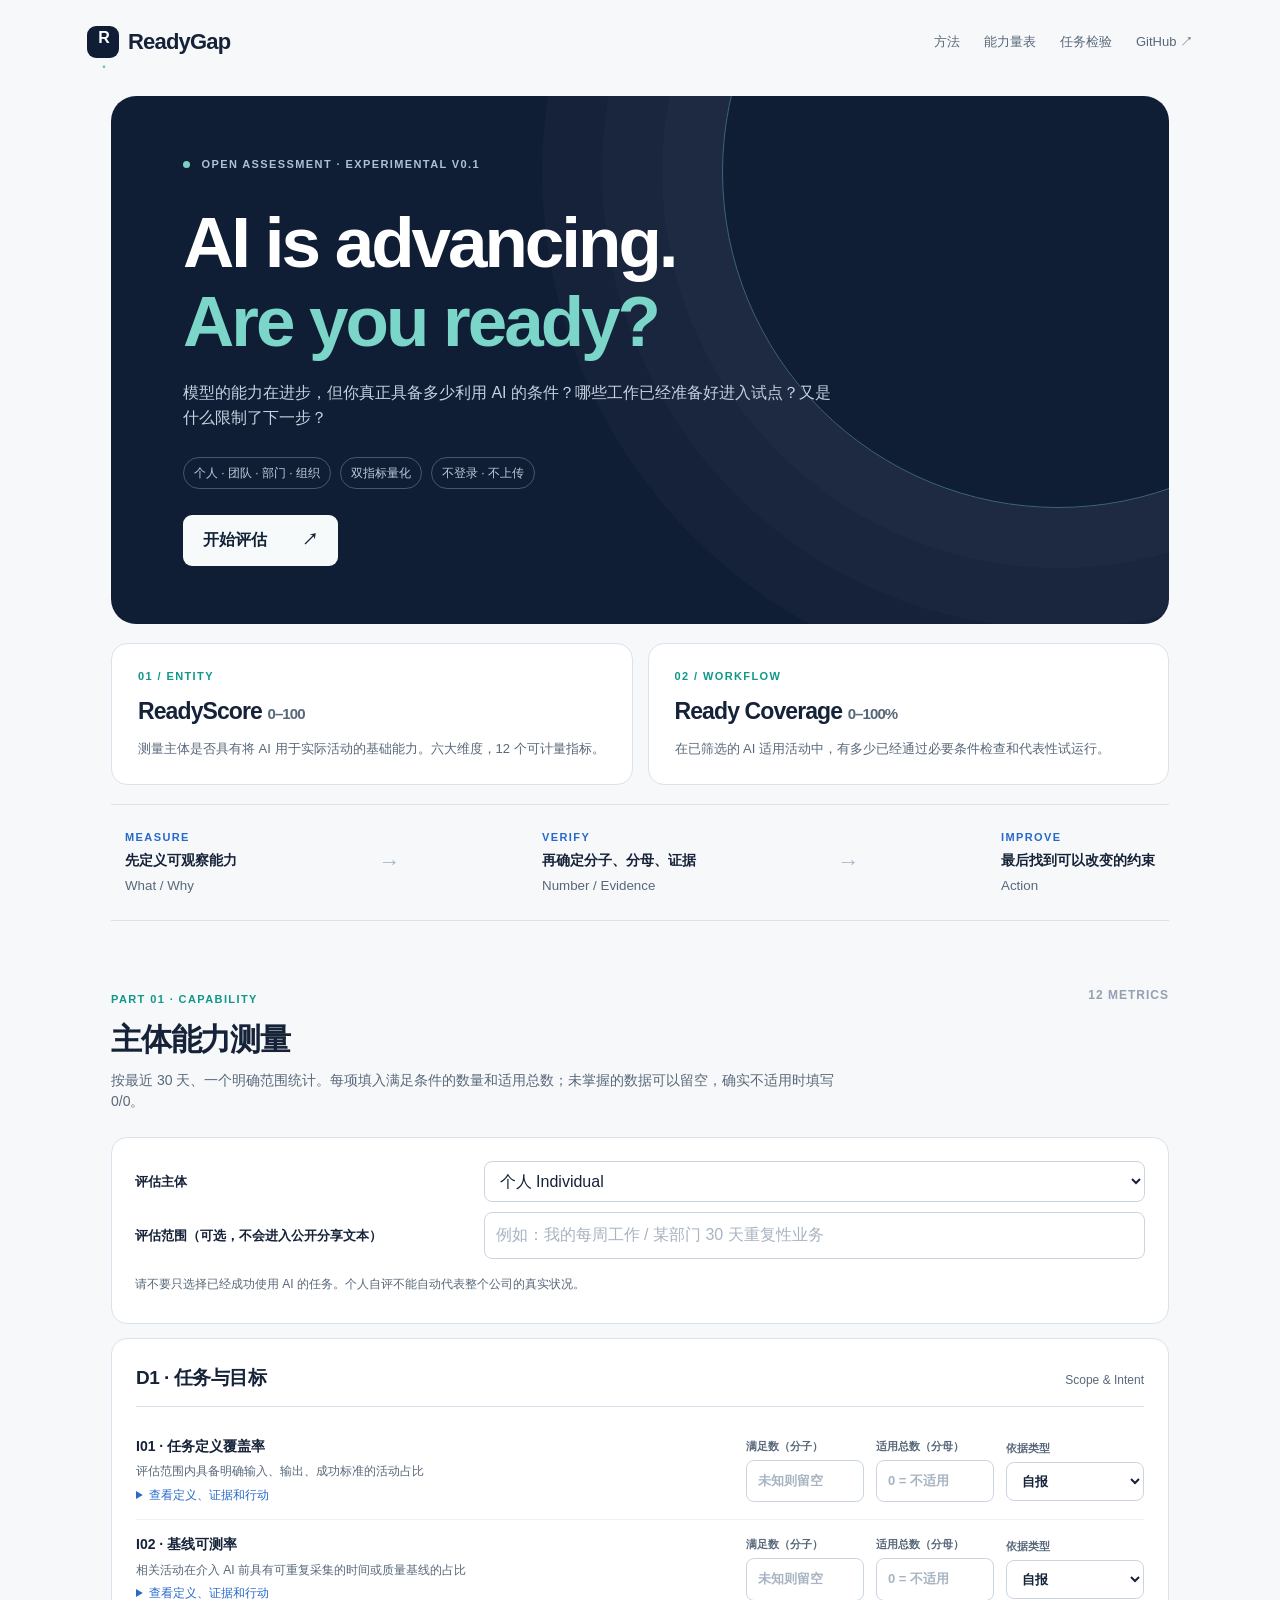
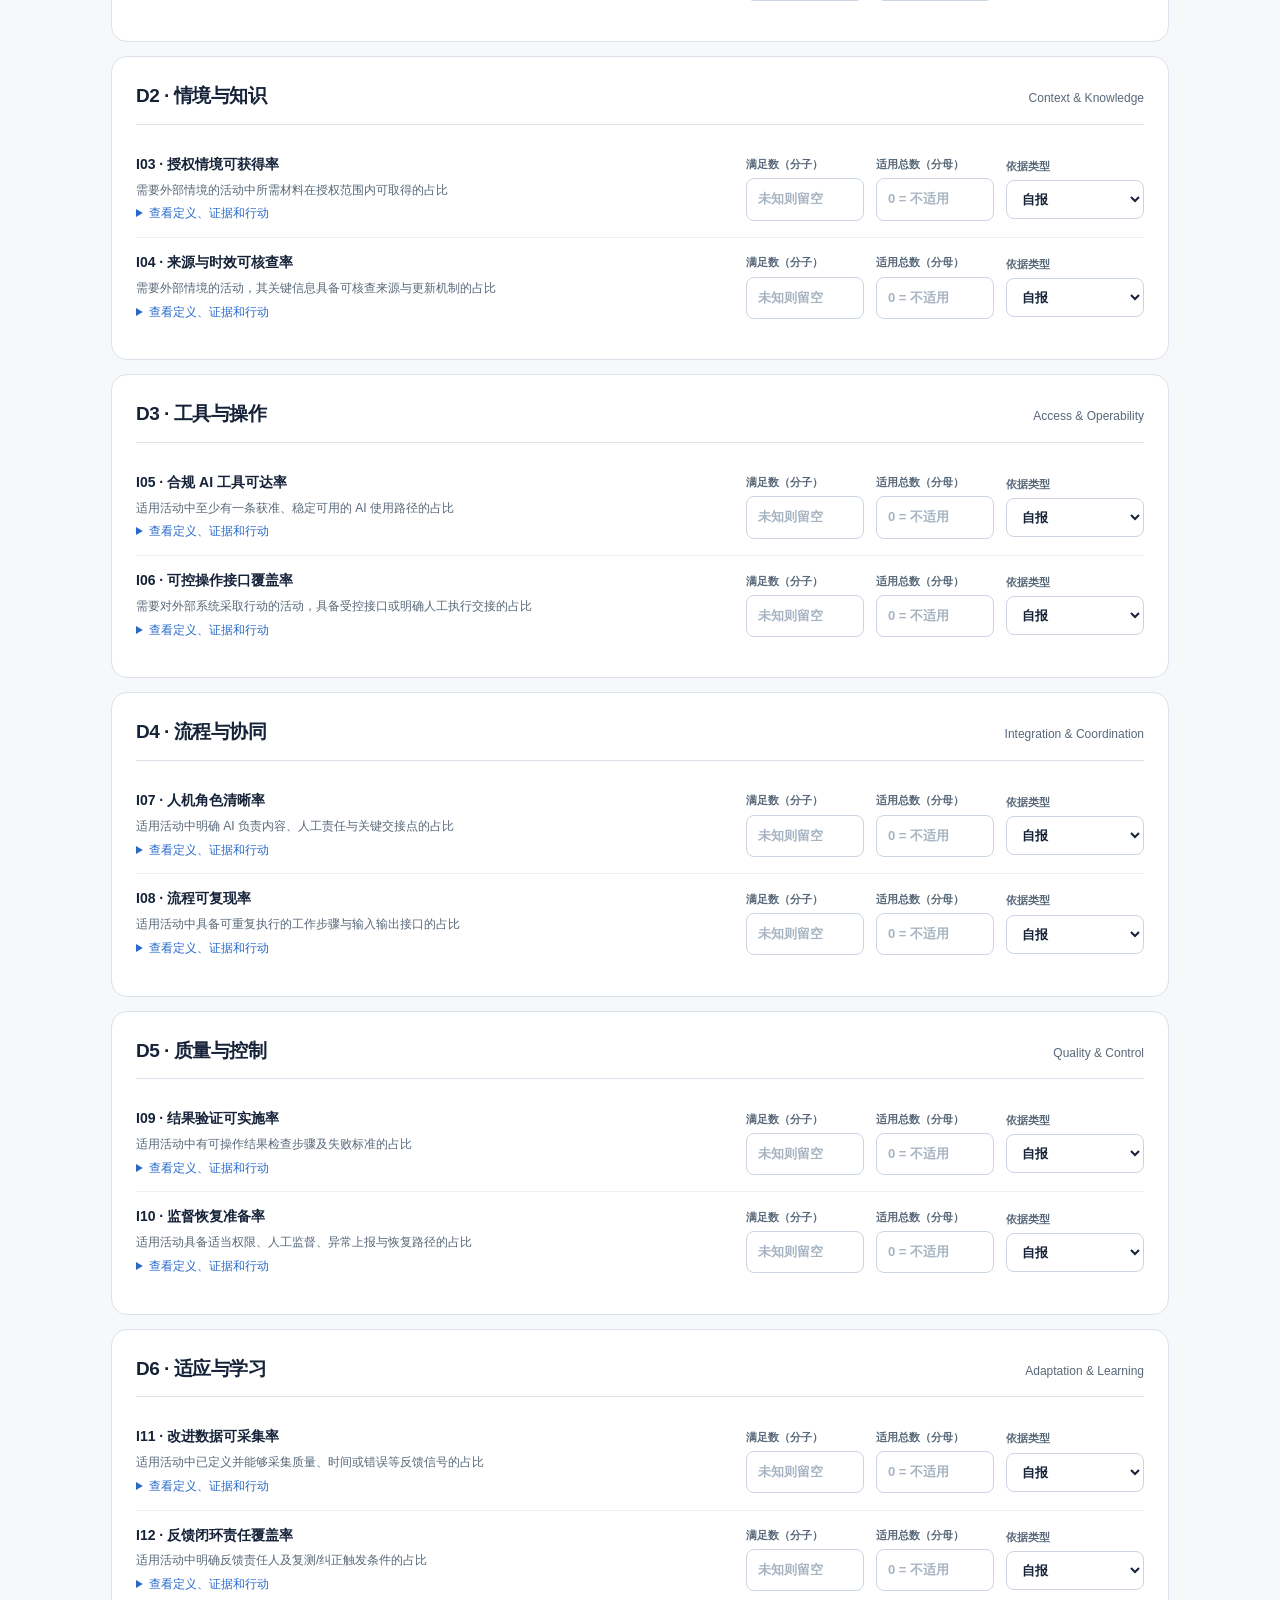
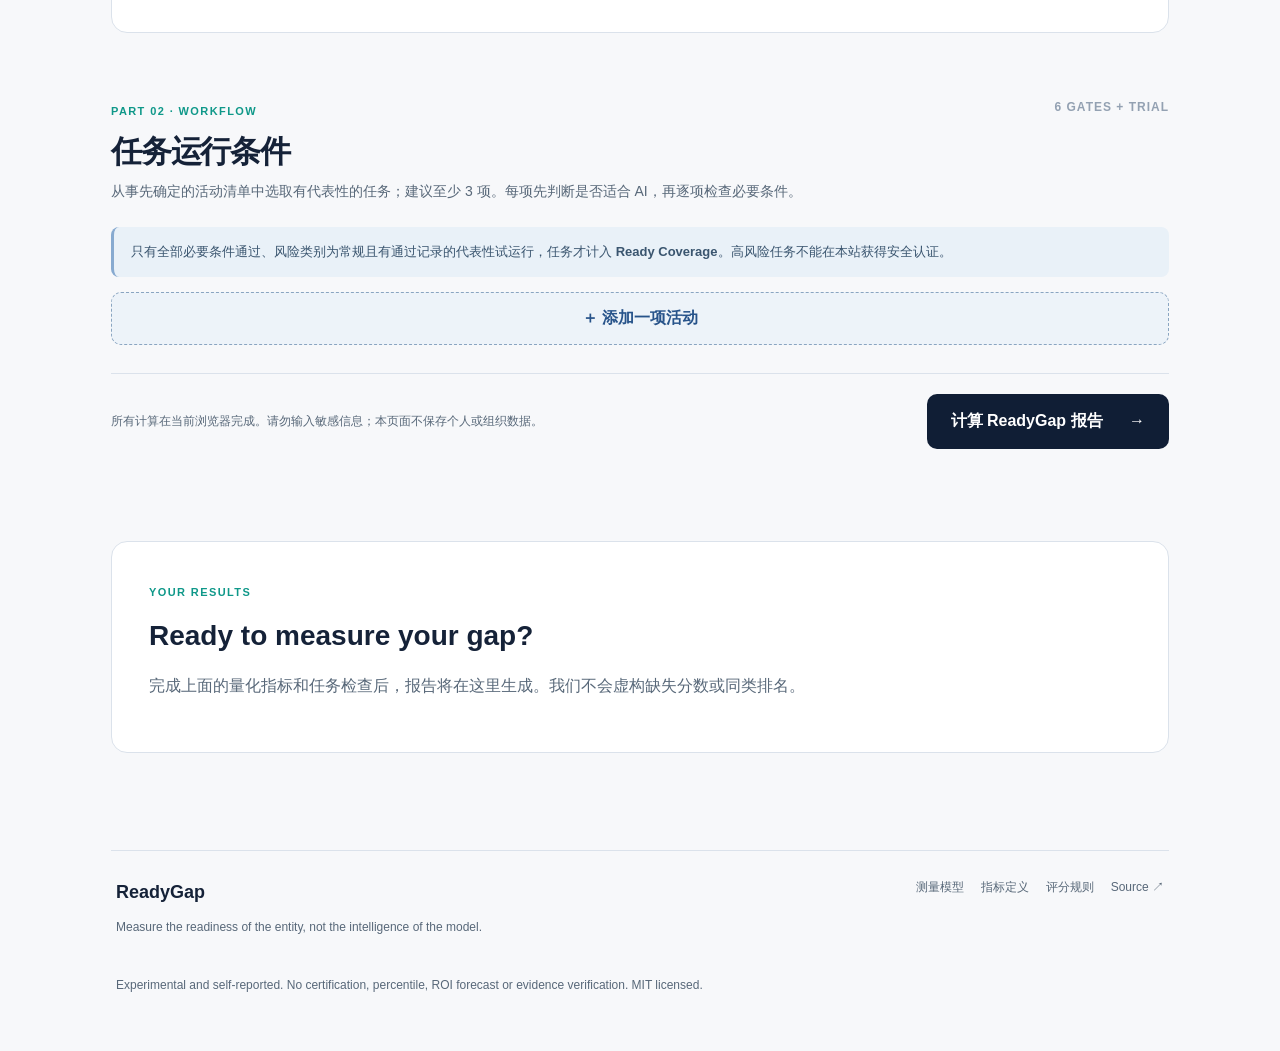
==== index.html @ 83324ed3 "feat: establish ReadyGap measurement model, quantitative scoring and web preview" ====
<!doctype html>
<html lang="zh-CN">
<head>
  <meta charset="UTF-8"/>
  <meta name="viewport" content="width=device-width, initial-scale=1"/>
  <meta name="description" content="ReadyGap — an open, experimental assessment of AI readiness, task coverage and actionable operational bottlenecks."/>
  <title>ReadyGap — Know your readiness. Unlock your potential.</title>
  <link rel="stylesheet" href="./styles.css"/>
  <script type="module" src="./src/app.mjs"></script>
</head>
<body>
  <header class="topbar">
    <a class="brand" href="#top" aria-label="ReadyGap 首页"><span class="brandmark">R<span class="dot">.</span></span> ReadyGap</a>
    <nav aria-label="页面导航"><a href="#method">方法</a><a href="#capability">能力量表</a><a href="#tasks">任务检验</a><a href="https://github.com/liuh886/ReadyGap" target="_blank" rel="noopener">GitHub ↗</a></nav>
  </header>
  <main id="top">
    <section class="hero">
      <div class="eyebrow"><span class="status-dot"></span> OPEN ASSESSMENT · EXPERIMENTAL V0.1</div>
      <h1>AI is advancing.<br><em>Are you ready?</em></h1>
      <p class="lede">模型的能力在进步，但你真正具备多少利用 AI 的条件？哪些工作已经准备好进入试点？又是什么限制了下一步？</p>
      <div class="hero-chips"><span>个人 · 团队 · 部门 · 组织</span><span>双指标量化</span><span>不登录 · 不上传</span></div>
      <a href="#capability" class="primary-link">开始评估 <span aria-hidden="true">↗</span></a>
    </section>
    <section class="score-intro" aria-label="两个核心指标">
      <article class="intro-card"><div class="mini-kicker">01 / ENTITY</div><h2>ReadyScore <span>0–100</span></h2><p>测量主体是否具有将 AI 用于实际活动的基础能力。六大维度，12 个可计量指标。</p></article>
      <article class="intro-card"><div class="mini-kicker">02 / WORKFLOW</div><h2>Ready Coverage <span>0–100%</span></h2><p>在已筛选的 AI 适用活动中，有多少已经通过必要条件检查和代表性试运行。</p></article>
    </section>
    <section class="method-strip" id="method">
      <div><span class="step">MEASURE</span><strong>先定义可观察能力</strong><small>What / Why</small></div>
      <div class="arrow">→</div>
      <div><span class="step">VERIFY</span><strong>再确定分子、分母、证据</strong><small>Number / Evidence</small></div>
      <div class="arrow">→</div>
      <div><span class="step">IMPROVE</span><strong>最后找到可以改变的约束</strong><small>Action</small></div>
    </section>
    <form id="assessment" novalidate>
      <section class="section-block" id="capability">
        <div class="section-header"><div><span class="section-tag">PART 01 · CAPABILITY</span><h2>主体能力测量</h2><p>按最近 30 天、一个明确范围统计。每项填入满足条件的数量和适用总数；未掌握的数据可以留空，确实不适用时填写 0/0。</p></div><span class="section-counter">12 METRICS</span></div>
        <div class="panel scope-panel">
          <label for="subject">评估主体</label>
          <select id="subject" name="subject">
            <option value="individual">个人 Individual</option>
            <option value="team">团队 Team</option>
            <option value="department">部门 Department</option>
            <option value="company">企业 Company</option>
            <option value="group">集团 Group</option>
            <option value="other">其他主体 Other</option>
          </select>
          <label for="scope">评估范围（可选，不会进入公开分享文本）</label>
          <input id="scope" placeholder="例如：我的每周工作 / 某部门 30 天重复性业务"/>
          <p class="note">请不要只选择已经成功使用 AI 的任务。个人自评不能自动代表整个公司的真实状况。</p>
        </div>
        <div id="indicator-list" class="indicator-list"><p class="subtle">正在加载指标定义……</p></div>
      </section>
      <section class="section-block" id="tasks">
        <div class="section-header"><div><span class="section-tag">PART 02 · WORKFLOW</span><h2>任务运行条件</h2><p>从事先确定的活动清单中选取有代表性的任务；建议至少 3 项。每项先判断是否适合 AI，再逐项检查必要条件。</p></div><span class="section-counter">6 GATES + TRIAL</span></div>
        <div class="scope-warning">只有全部必要条件通过、风险类别为常规且有通过记录的代表性试运行，任务才计入 <strong>Ready Coverage</strong>。高风险任务不能在本站获得安全认证。</div>
        <div id="task-list"></div>
        <button id="add-task" class="secondary-btn" type="button">＋ 添加一项活动</button>
      </section>
      <div class="submit-row">
        <p class="note">所有计算在当前浏览器完成。请勿输入敏感信息；本页面不保存个人或组织数据。</p>
        <button class="main-btn" type="submit">计算 ReadyGap 报告 <span>→</span></button>
      </div>
    </form>
    <section class="results" id="results" aria-live="polite">
      <div class="result-empty"><span class="section-tag">YOUR RESULTS</span><h2>Ready to measure your gap?</h2><p>完成上面的量化指标和任务检查后，报告将在这里生成。我们不会虚构缺失分数或同类排名。</p></div>
    </section>
    <footer class="footer">
      <div><strong>ReadyGap</strong><p>Measure the readiness of the entity, not the intelligence of the model.</p></div>
      <div><a href="./docs/MEASUREMENT_MODEL.md">测量模型</a><a href="./docs/INDICATOR_REGISTER.md">指标定义</a><a href="./docs/SCORING_SPEC.md">评分规则</a><a href="https://github.com/liuh886/ReadyGap">Source ↗</a></div>
      <p class="footnote">Experimental and self-reported. No certification, percentile, ROI forecast or evidence verification. MIT licensed.</p>
    </footer>
  </main>
</body>
</html>
---- styles.css ----
:root{color-scheme:light;--bg:#f7f8fa;--white:#fff;--ink:#152238;--muted:#586879;--line:#dbe2eb;--navy:#101e35;--blue:#2769cb;--teal:#0f9889;--danger:#af583a;--shade:#edf2f7;font-family:Inter,ui-sans-serif,-apple-system,BlinkMacSystemFont,"Segoe UI","Noto Sans SC","Microsoft YaHei",sans-serif}
*{box-sizing:border-box}html{scroll-behavior:smooth}body{margin:0;background:var(--bg);color:var(--ink);line-height:1.56}a{color:inherit}button,input,select{font:inherit}button{cursor:pointer}
.topbar{display:flex;align-items:center;justify-content:space-between;max-width:1170px;margin:auto;padding:25px 32px;gap:24px}
.brand{display:flex;align-items:center;gap:9px;font-size:22px;text-decoration:none;font-weight:750;letter-spacing:-.8px}.brandmark{display:inline-grid;place-items:center;background:var(--navy);color:#fff;font-size:16px;width:32px;height:32px;border-radius:9px;letter-spacing:-2px}.dot{color:#62c5ba}
nav{display:flex;gap:24px}nav a{color:var(--muted);font-size:13px;text-decoration:none}nav a:hover{color:var(--blue)}
main{max-width:1106px;margin:auto;padding:0 24px}.hero{background:var(--navy);color:#fff;border-radius:25px;padding:60px min(6vw,72px) 58px;margin-top:12px;position:relative;overflow:hidden}
.hero:after{content:"";position:absolute;pointer-events:none;top:-260px;right:-225px;width:670px;height:670px;border:1px solid #3c6480;border-radius:50%;box-shadow:0 0 0 60px #ffffff05,0 0 0 120px #ffffff05,0 0 0 180px #ffffff05}.eyebrow,.section-tag,.mini-kicker,.step{font-size:11px;letter-spacing:1.4px;font-weight:750}.eyebrow{color:#a9c2d9}.status-dot{display:inline-block;width:7px;height:7px;background:#77d2c1;border-radius:50%;margin-right:7px}
.hero h1{font-size:clamp(38px,5.8vw,71px);letter-spacing:-3px;line-height:1.1;margin:31px 0 20px;position:relative;z-index:1}.hero em{font-style:normal;color:#7bd6c9}.lede{max-width:660px;font-size:16px;color:#c4d1e0;position:relative;z-index:1}.hero-chips{display:flex;gap:9px;flex-wrap:wrap;margin:26px 0}.hero-chips span{border:1px solid #425772;color:#bbccda;font-size:12px;padding:6px 10px;border-radius:30px}.primary-link{display:inline-flex;gap:35px;align-items:center;background:#f6fafb;color:#112237;text-decoration:none;border-radius:9px;padding:13px 20px;font-weight:700;position:relative;z-index:1}
.score-intro{display:grid;grid-template-columns:1fr 1fr;gap:15px;margin:19px 0}.intro-card,.panel,.domain,.task-card{background:var(--white);border:1px solid var(--line);border-radius:16px}.intro-card{padding:24px 26px}.mini-kicker{color:var(--teal)}.intro-card h2{font-size:23px;letter-spacing:-.9px;margin:9px 0}.intro-card h2 span{font-size:15px;color:var(--muted);font-weight:550}.intro-card p{color:var(--muted);font-size:13px;margin:0}
.method-strip{display:flex;justify-content:space-between;align-items:center;gap:12px;border-top:1px solid var(--line);border-bottom:1px solid var(--line);padding:24px 14px;margin-bottom:65px}.method-strip div:not(.arrow){display:grid;gap:4px}.step{color:var(--blue)}.method-strip strong{font-size:14px}.method-strip small{color:var(--muted)}.arrow{color:#a9bbc9;font-size:22px}
.section-block{margin:65px 0 28px}.section-header{display:flex;justify-content:space-between;align-items:start;gap:22px;margin-bottom:24px}.section-tag{color:var(--teal)}.section-header h2{font-size:31px;letter-spacing:-1.2px;margin:5px 0}.section-header p{max-width:730px;color:var(--muted);font-size:14px;margin:0}.section-counter{color:#93a1b2;font-weight:750;letter-spacing:1px;font-size:12px;white-space:nowrap}
.scope-panel{padding:23px;margin-bottom:14px;display:grid;grid-template-columns:1fr 2fr;gap:10px 18px;align-items:center}.scope-panel .note{grid-column:1/-1}
label{font-weight:650;font-size:13px}input,select{width:100%;min-width:0;padding:10px 11px;color:var(--ink);border:1px solid #cbd5e2;border-radius:8px;background:white}input:focus,select:focus{outline:2px solid #87b1e3;outline-offset:1px}input[type=number]{max-width:118px}input::placeholder{color:#a7b4c2}
.indicator-list{display:grid;gap:14px}.domain{padding:24px}.domain-title{display:flex;justify-content:space-between;gap:12px;align-items:baseline;border-bottom:1px solid var(--line);padding-bottom:13px;margin-bottom:15px}.domain-title h3{font-size:19px;letter-spacing:-.5px;margin:0}.domain-title span{color:var(--muted);font-size:12px}.indicator{display:grid;grid-template-columns:minmax(0,1fr) 118px 118px 138px;gap:12px;align-items:center;padding:14px 0}.indicator+.indicator{border-top:1px solid #edf1f5}.indicator-text strong{display:block;font-size:14px}.indicator-text p{font-size:12px;color:var(--muted);margin:5px 0}.num-label{display:grid;gap:5px;color:var(--muted);font-size:11px;font-weight:600}.num-label input,.num-label select{font-size:13px}.help-toggle{border:0;padding:0;background:transparent;color:var(--blue);text-decoration:underline;font-size:12px}.indicator details{margin-top:5px}.indicator details summary{font-size:12px;color:var(--blue);cursor:pointer}.indicator details p{margin:3px 0;font-size:12px}
.scope-warning{background:#e9f1f8;color:#3a556f;border-left:3px solid #87aad0;padding:15px 17px;font-size:13px;border-radius:8px;margin:0 0 15px}.task-card{padding:21px;margin-bottom:14px}.task-top{display:grid;grid-template-columns:2fr 1fr 1fr;gap:12px;align-items:end}.task-meta{display:grid;grid-template-columns:1fr 1fr 1fr;gap:12px;margin-top:12px}.task-card label{display:grid;gap:5px}.task-card .exclusion{margin-top:10px}.gate-grid{display:grid;grid-template-columns:repeat(2,minmax(0,1fr));gap:11px;margin:16px 0}.gate-row{display:flex;justify-content:space-between;align-items:center;gap:10px;padding:10px 11px;border:1px solid var(--line);border-radius:9px}.gate-row label{font-size:12px}.gate-row select{max-width:114px;font-size:12px;padding:7px}.task-card .task-footer{display:flex;justify-content:space-between;align-items:end;gap:10px}.task-card .task-footer label{min-width:160px}.remove-btn{border:0;background:transparent;color:var(--danger);font-size:12px}.secondary-btn{border:1px dashed #8aa5c1;border-radius:10px;background:#edf3f9;padding:13px 18px;color:#27538a;font-weight:650;width:100%}
.submit-row{border-top:1px solid var(--line);padding:20px 0 50px;display:flex;gap:18px;align-items:center;justify-content:space-between}.note{color:var(--muted);font-size:12px;margin:6px 0}.main-btn{background:var(--navy);color:#fff;border:0;border-radius:10px;padding:15px 24px;font-weight:700;white-space:nowrap}.main-btn span{margin-left:22px}.main-btn:hover,.primary-link:hover{filter:brightness(1.13)}
.results{padding:42px 0}.result-empty{padding:37px;background:#fff;border:1px solid var(--line);border-radius:16px}.result-empty h2{font-size:28px;margin:10px 0}.result-empty p{color:var(--muted)}
.report-head{background:var(--navy);color:white;border-radius:19px;padding:33px;margin-bottom:15px}.report-head h2{margin:6px 0 22px;font-size:31px;letter-spacing:-1px}.results-cards{display:grid;grid-template-columns:1fr 1fr;gap:14px}.metric-result{background:white;color:var(--ink);border-radius:12px;padding:21px}.metric-result small{color:var(--muted)}.metric-result .huge{font-size:42px;font-weight:800;letter-spacing:-2px;line-height:1.4}.metric-result p{font-size:12px;color:var(--muted);margin:2px 0}.result-panel{background:#fff;border:1px solid var(--line);border-radius:16px;padding:25px;margin:15px 0}.result-panel h3{margin:0 0 18px}.bar-row{display:grid;grid-template-columns:170px 1fr 56px;align-items:center;gap:12px;margin:10px 0;font-size:13px}.bar-track{background:#e7eef5;border-radius:99px;height:9px;overflow:hidden}.bar-fill{height:100%;background:linear-gradient(90deg,#4c84d8,#42a79e);border-radius:99px}.alert{background:#fff3e5;border-left:3px solid #df995a;padding:10px 14px;margin:9px 0;border-radius:6px;color:#785334;font-size:13px}.outcome{display:flex;justify-content:space-between;gap:10px;padding:9px 0;border-bottom:1px solid #edf1f5;font-size:13px}.muted{color:var(--muted)}.share-btn{margin-top:14px;border:1px solid var(--line);border-radius:9px;background:white;color:var(--ink);padding:10px 16px;font-weight:700}.error{background:#fff1ee;border:1px solid #eac2bb;color:#9a3b31;padding:14px 17px;border-radius:10px;font-size:14px}
.footer{border-top:1px solid var(--line);margin-top:55px;padding:27px 5px 45px;display:flex;flex-wrap:wrap;justify-content:space-between;gap:15px}.footer strong{font-size:18px}.footer p{font-size:12px;color:var(--muted)}.footer div:nth-child(2){display:flex;align-items:flex-start;gap:17px;flex-wrap:wrap}.footer a{font-size:12px;color:var(--muted);text-decoration:none}.footnote{flex-basis:100%}
@media(max-width:760px){main{padding:0 12px}.topbar{padding:16px}.topbar nav{gap:10px}.topbar nav a{font-size:11px}.hero{padding:36px 22px}.hero h1{letter-spacing:-1.8px}.score-intro{grid-template-columns:1fr}.method-strip{display:none}.section-block{margin-top:42px}.scope-panel{grid-template-columns:1fr}.scope-panel .note{grid-column:auto}.indicator{grid-template-columns:1fr 1fr;gap:12px}.indicator-text{grid-column:1/-1}.num-label input{max-width:none}.indicator .evidence{grid-column:1/-1}.domain{padding:16px}.section-header h2{font-size:25px}.task-top,.task-meta{grid-template-columns:1fr 1fr}.task-top label:first-child{grid-column:1/-1}.gate-grid{grid-template-columns:1fr}.submit-row{display:block}.main-btn{width:100%;margin-top:12px}.bar-row{grid-template-columns:110px 1fr 42px}.report-head{padding:18px}.metric-result .huge{font-size:33px}.results-cards{gap:8px}.metric-result{padding:13px}}
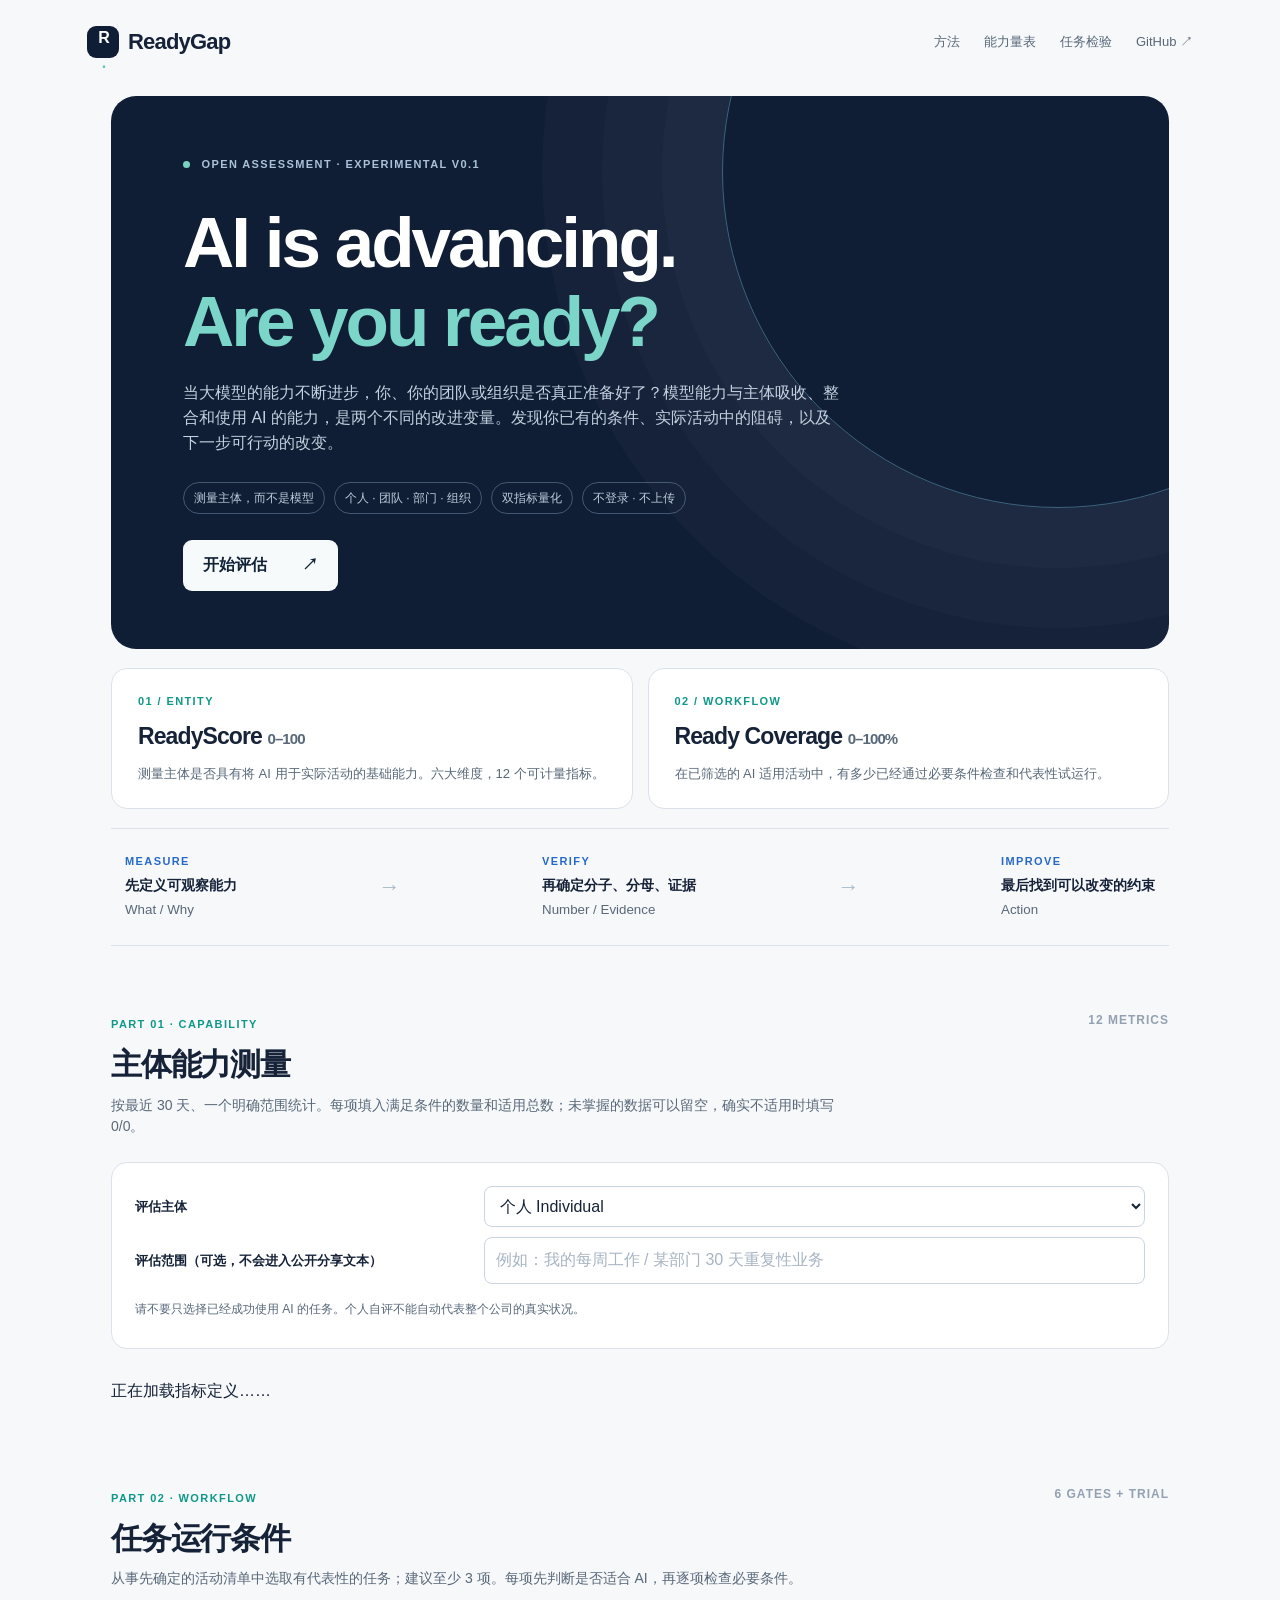
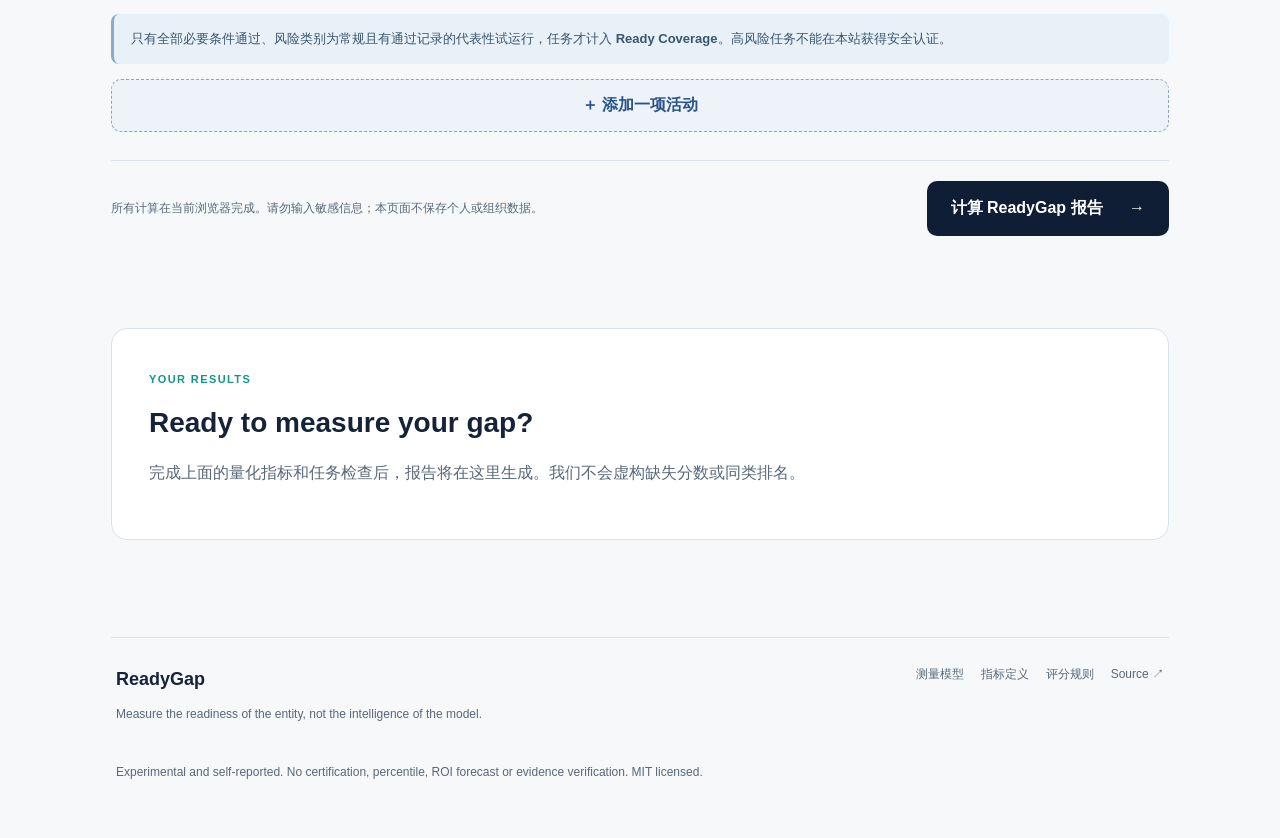
==== commit b903236f: "docs(architecture): anchor ReadyGap thesis and separate measurement layers" ====
--- a/index.html
+++ b/index.html
@@ -1,75 +1,8 @@
 <!doctype html>
 <html lang="zh-CN">
-<head>
-  <meta charset="UTF-8"/>
-  <meta name="viewport" content="width=device-width, initial-scale=1"/>
-  <meta name="description" content="ReadyGap — an open, experimental assessment of AI readiness, task coverage and actionable operational bottlenecks."/>
-  <title>ReadyGap — Know your readiness. Unlock your potential.</title>
-  <link rel="stylesheet" href="./styles.css"/>
-  <script type="module" src="./src/app.mjs"></script>
-</head>
-<body>
-  <header class="topbar">
-    <a class="brand" href="#top" aria-label="ReadyGap 首页"><span class="brandmark">R<span class="dot">.</span></span> ReadyGap</a>
-    <nav aria-label="页面导航"><a href="#method">方法</a><a href="#capability">能力量表</a><a href="#tasks">任务检验</a><a href="https://github.com/liuh886/ReadyGap" target="_blank" rel="noopener">GitHub ↗</a></nav>
-  </header>
-  <main id="top">
-    <section class="hero">
-      <div class="eyebrow"><span class="status-dot"></span> OPEN ASSESSMENT · EXPERIMENTAL V0.1</div>
-      <h1>AI is advancing.<br><em>Are you ready?</em></h1>
-      <p class="lede">模型的能力在进步，但你真正具备多少利用 AI 的条件？哪些工作已经准备好进入试点？又是什么限制了下一步？</p>
-      <div class="hero-chips"><span>个人 · 团队 · 部门 · 组织</span><span>双指标量化</span><span>不登录 · 不上传</span></div>
-      <a href="#capability" class="primary-link">开始评估 <span aria-hidden="true">↗</span></a>
-    </section>
-    <section class="score-intro" aria-label="两个核心指标">
-      <article class="intro-card"><div class="mini-kicker">01 / ENTITY</div><h2>ReadyScore <span>0–100</span></h2><p>测量主体是否具有将 AI 用于实际活动的基础能力。六大维度，12 个可计量指标。</p></article>
-      <article class="intro-card"><div class="mini-kicker">02 / WORKFLOW</div><h2>Ready Coverage <span>0–100%</span></h2><p>在已筛选的 AI 适用活动中，有多少已经通过必要条件检查和代表性试运行。</p></article>
-    </section>
-    <section class="method-strip" id="method">
-      <div><span class="step">MEASURE</span><strong>先定义可观察能力</strong><small>What / Why</small></div>
-      <div class="arrow">→</div>
-      <div><span class="step">VERIFY</span><strong>再确定分子、分母、证据</strong><small>Number / Evidence</small></div>
-      <div class="arrow">→</div>
-      <div><span class="step">IMPROVE</span><strong>最后找到可以改变的约束</strong><small>Action</small></div>
-    </section>
-    <form id="assessment" novalidate>
-      <section class="section-block" id="capability">
-        <div class="section-header"><div><span class="section-tag">PART 01 · CAPABILITY</span><h2>主体能力测量</h2><p>按最近 30 天、一个明确范围统计。每项填入满足条件的数量和适用总数；未掌握的数据可以留空，确实不适用时填写 0/0。</p></div><span class="section-counter">12 METRICS</span></div>
-        <div class="panel scope-panel">
-          <label for="subject">评估主体</label>
-          <select id="subject" name="subject">
-            <option value="individual">个人 Individual</option>
-            <option value="team">团队 Team</option>
-            <option value="department">部门 Department</option>
-            <option value="company">企业 Company</option>
-            <option value="group">集团 Group</option>
-            <option value="other">其他主体 Other</option>
-          </select>
-          <label for="scope">评估范围（可选，不会进入公开分享文本）</label>
-          <input id="scope" placeholder="例如：我的每周工作 / 某部门 30 天重复性业务"/>
-          <p class="note">请不要只选择已经成功使用 AI 的任务。个人自评不能自动代表整个公司的真实状况。</p>
-        </div>
-        <div id="indicator-list" class="indicator-list"><p class="subtle">正在加载指标定义……</p></div>
-      </section>
-      <section class="section-block" id="tasks">
-        <div class="section-header"><div><span class="section-tag">PART 02 · WORKFLOW</span><h2>任务运行条件</h2><p>从事先确定的活动清单中选取有代表性的任务；建议至少 3 项。每项先判断是否适合 AI，再逐项检查必要条件。</p></div><span class="section-counter">6 GATES + TRIAL</span></div>
-        <div class="scope-warning">只有全部必要条件通过、风险类别为常规且有通过记录的代表性试运行，任务才计入 <strong>Ready Coverage</strong>。高风险任务不能在本站获得安全认证。</div>
-        <div id="task-list"></div>
-        <button id="add-task" class="secondary-btn" type="button">＋ 添加一项活动</button>
-      </section>
-      <div class="submit-row">
-        <p class="note">所有计算在当前浏览器完成。请勿输入敏感信息；本页面不保存个人或组织数据。</p>
-        <button class="main-btn" type="submit">计算 ReadyGap 报告 <span>→</span></button>
-      </div>
-    </form>
-    <section class="results" id="results" aria-live="polite">
-      <div class="result-empty"><span class="section-tag">YOUR RESULTS</span><h2>Ready to measure your gap?</h2><p>完成上面的量化指标和任务检查后，报告将在这里生成。我们不会虚构缺失分数或同类排名。</p></div>
-    </section>
-    <footer class="footer">
-      <div><strong>ReadyGap</strong><p>Measure the readiness of the entity, not the intelligence of the model.</p></div>
-      <div><a href="./docs/MEASUREMENT_MODEL.md">测量模型</a><a href="./docs/INDICATOR_REGISTER.md">指标定义</a><a href="./docs/SCORING_SPEC.md">评分规则</a><a href="https://github.com/liuh886/ReadyGap">Source ↗</a></div>
-      <p class="footnote">Experimental and self-reported. No certification, percentile, ROI forecast or evidence verification. MIT licensed.</p>
-    </footer>
-  </main>
-</body>
+<head><meta charset="UTF-8"/><meta name="viewport" content="width=device-width, initial-scale=1"/>
+<meta http-equiv="refresh" content="0; url=./apps/web/"/>
+<title>ReadyGap — AI Readiness Assessment</title>
+<link rel="canonical" href="./apps/web/"/></head>
+<body><p>ReadyGap 已迁移至 <a href="./apps/web/">AI Readiness 测评网站</a>。</p></body>
 </html>
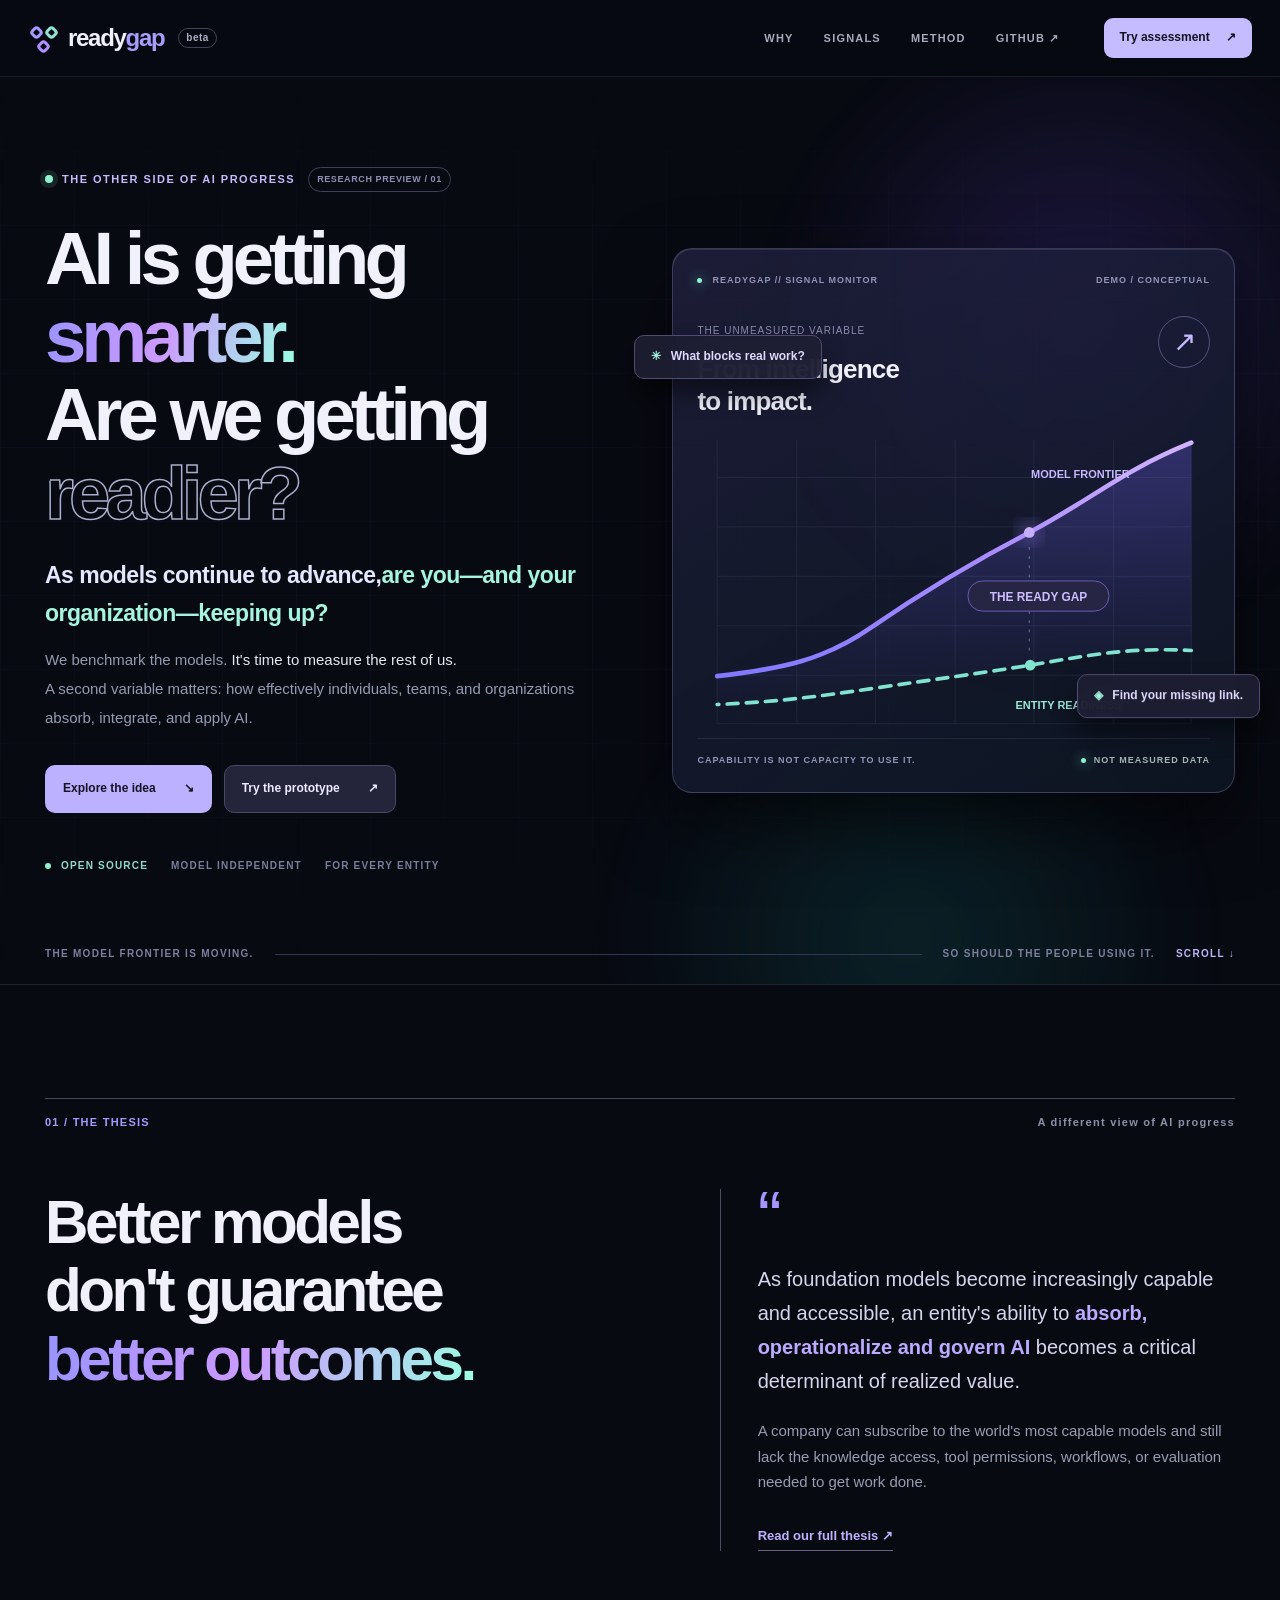
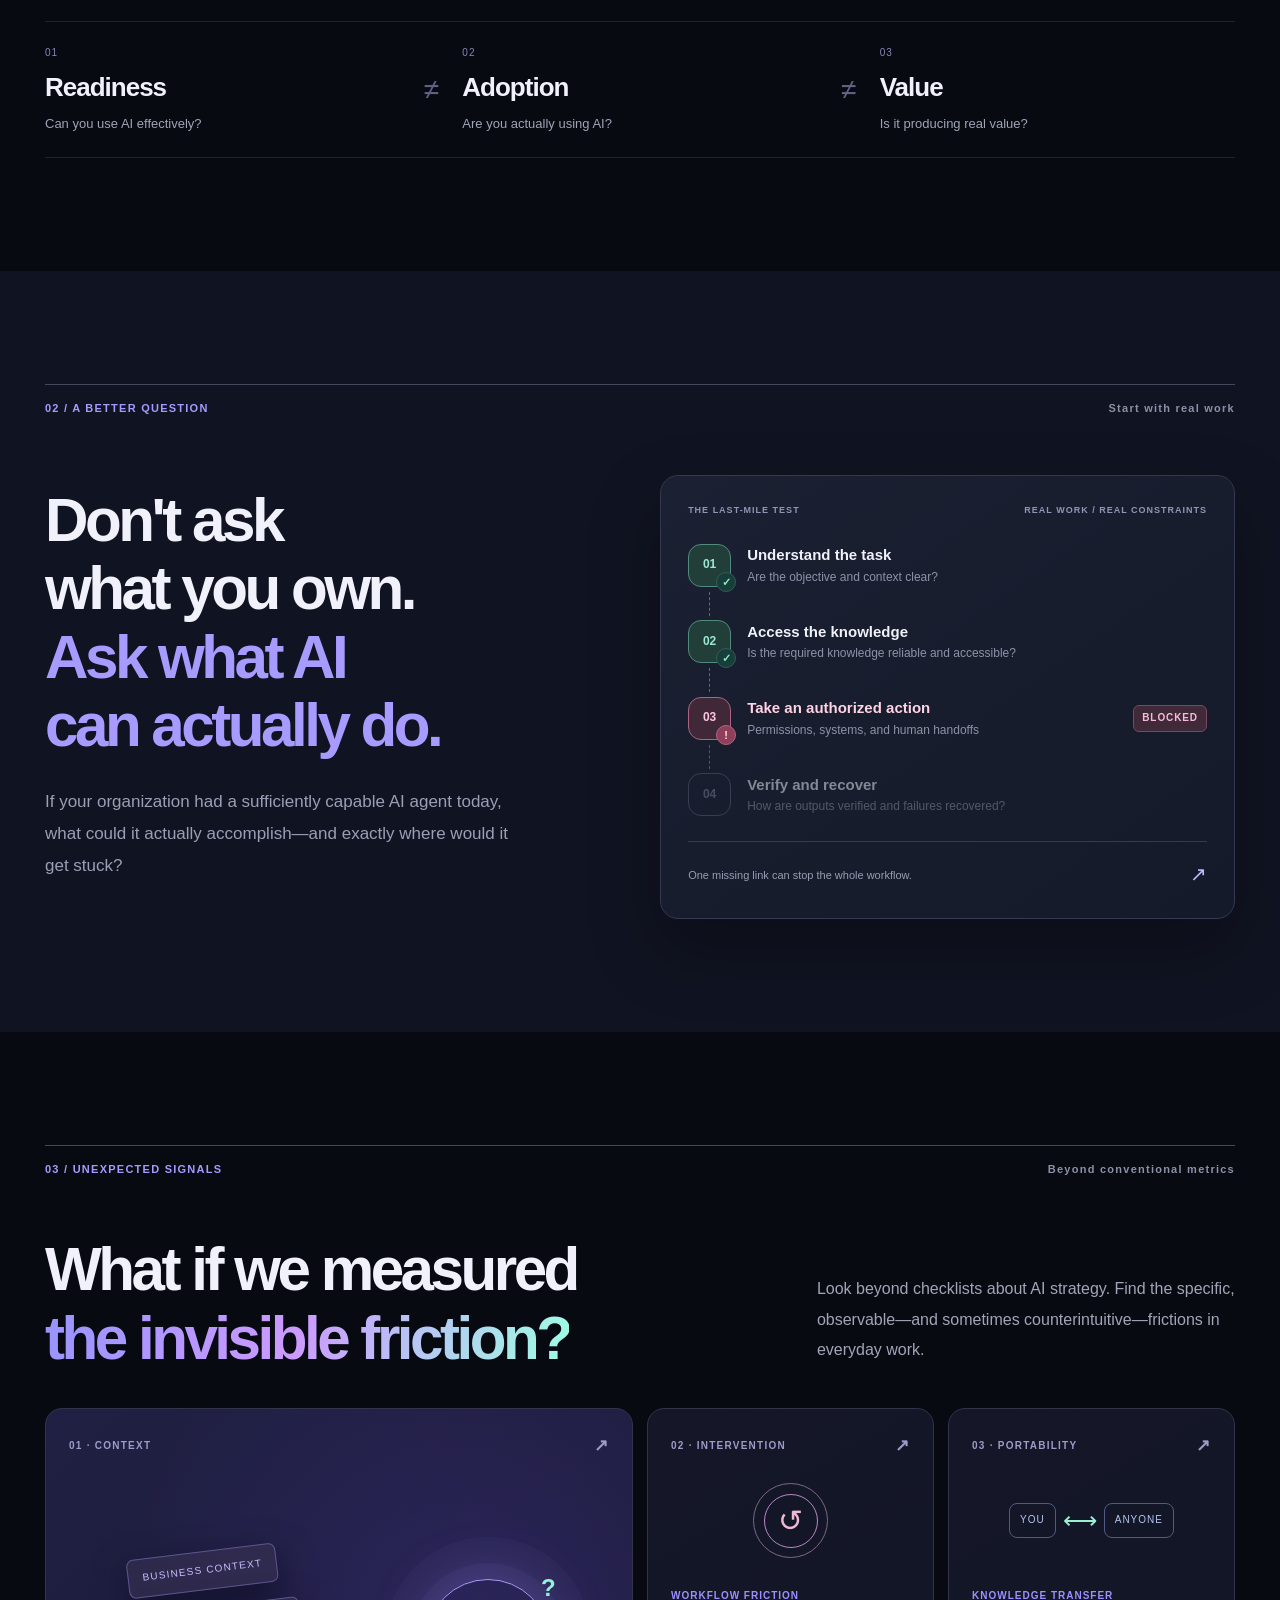
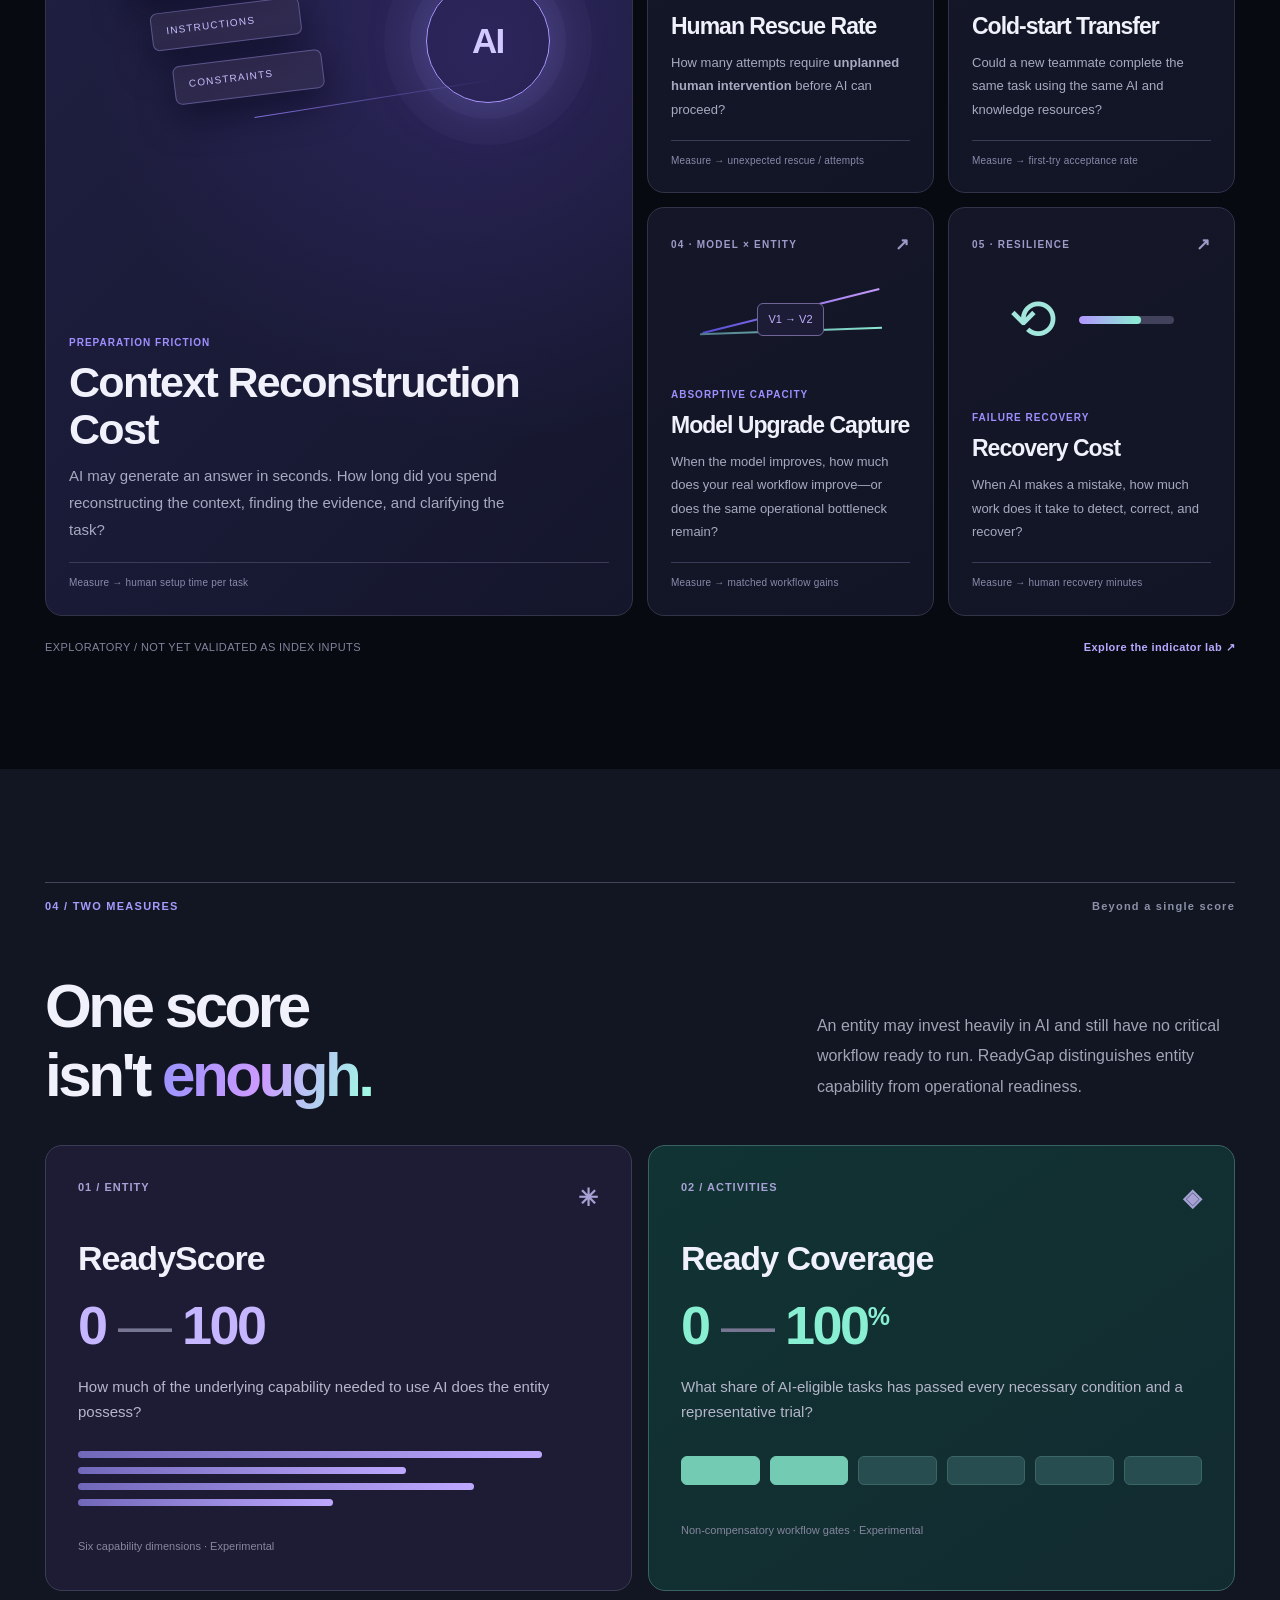
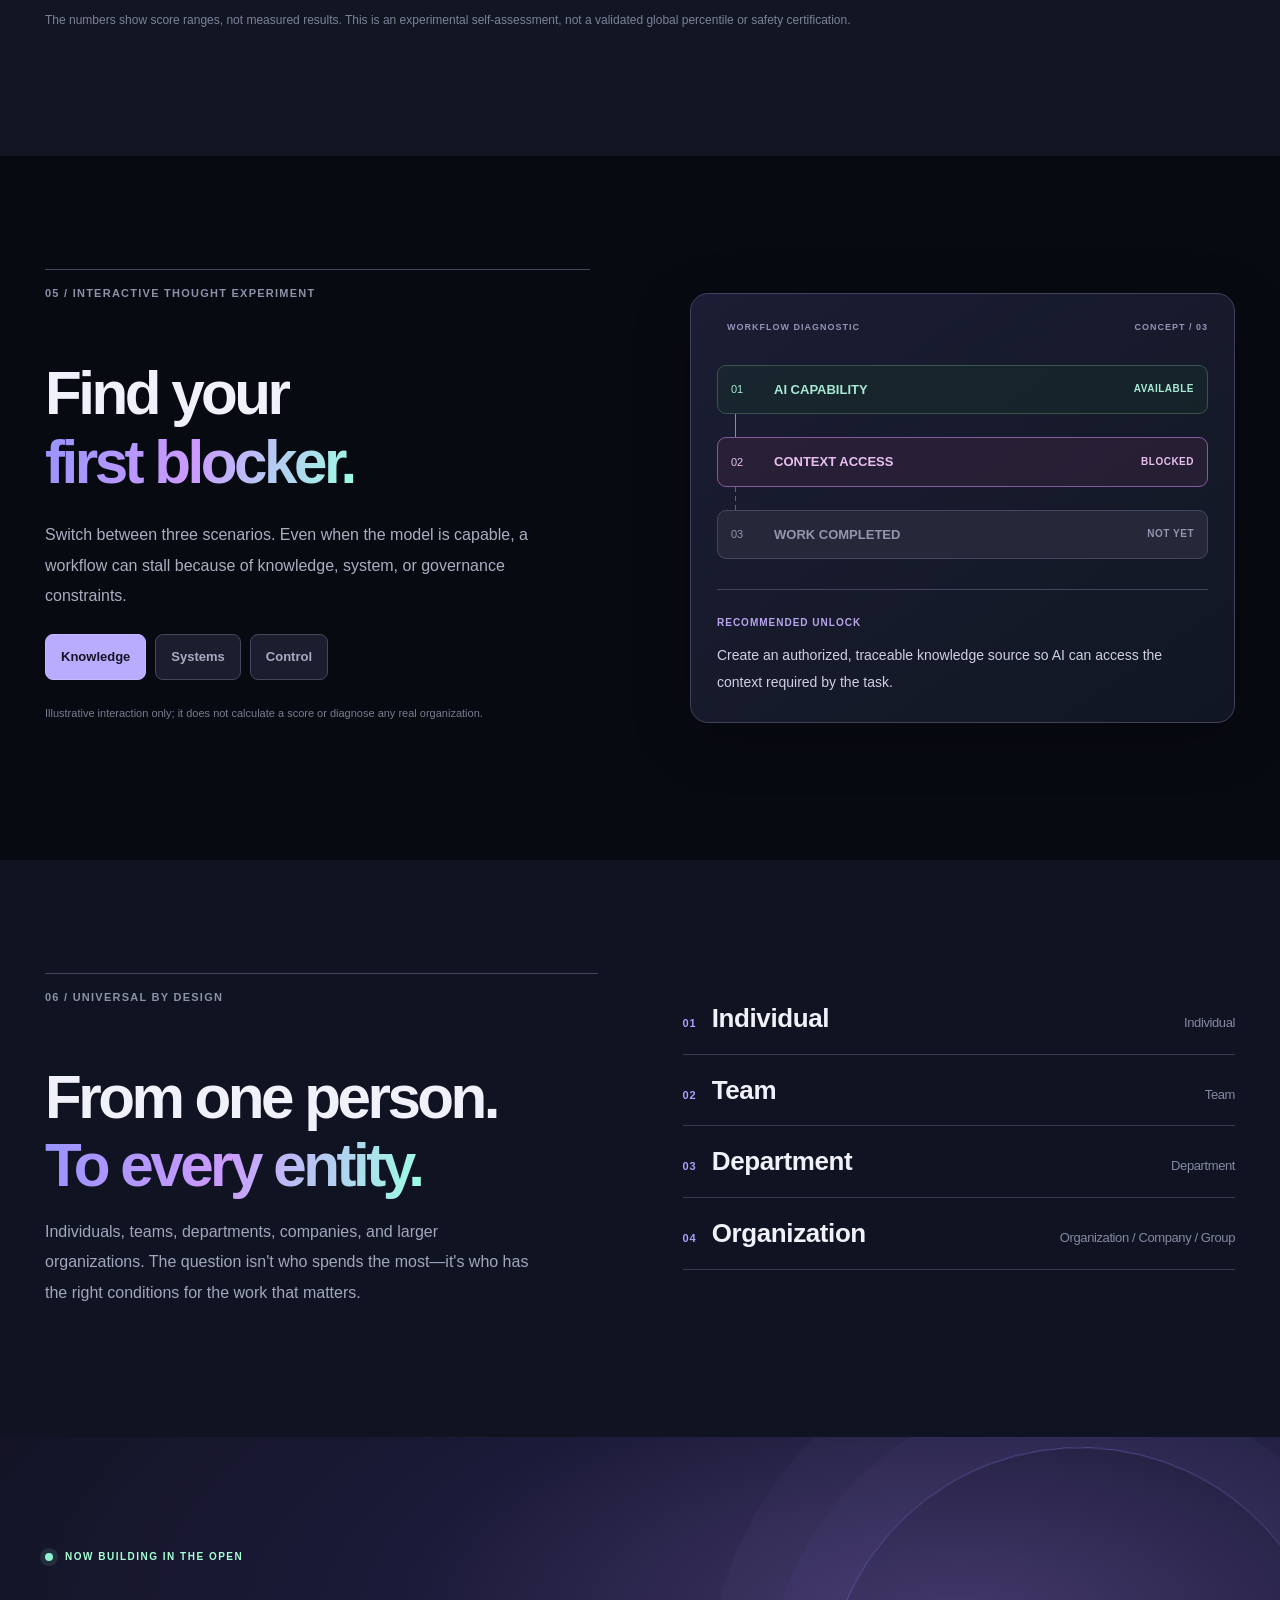
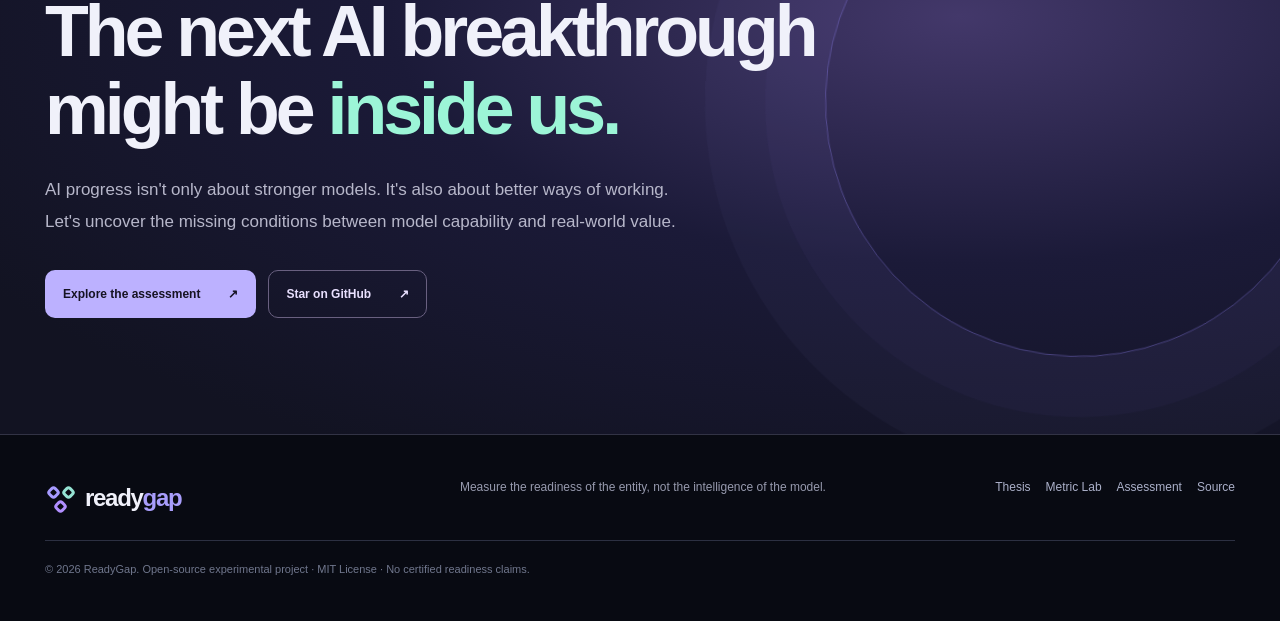
==== commit 2cc34df9: "feat(i18n): publish English-only ReadyGap website and assessment" ====
--- a/index.html
+++ b/index.html
@@ -1,8 +1,8 @@
 <!doctype html>
-<html lang="zh-CN">
+<html lang="en">
 <head><meta charset="UTF-8"/><meta name="viewport" content="width=device-width, initial-scale=1"/>
 <meta http-equiv="refresh" content="0; url=./apps/web/"/>
 <title>ReadyGap — AI Readiness Assessment</title>
 <link rel="canonical" href="./apps/web/"/></head>
-<body><p>ReadyGap 已迁移至 <a href="./apps/web/">AI Readiness 测评网站</a>。</p></body>
+<body><p>ReadyGap has moved to <a href="./apps/web/">the AI readiness website</a>。</p></body>
 </html>
